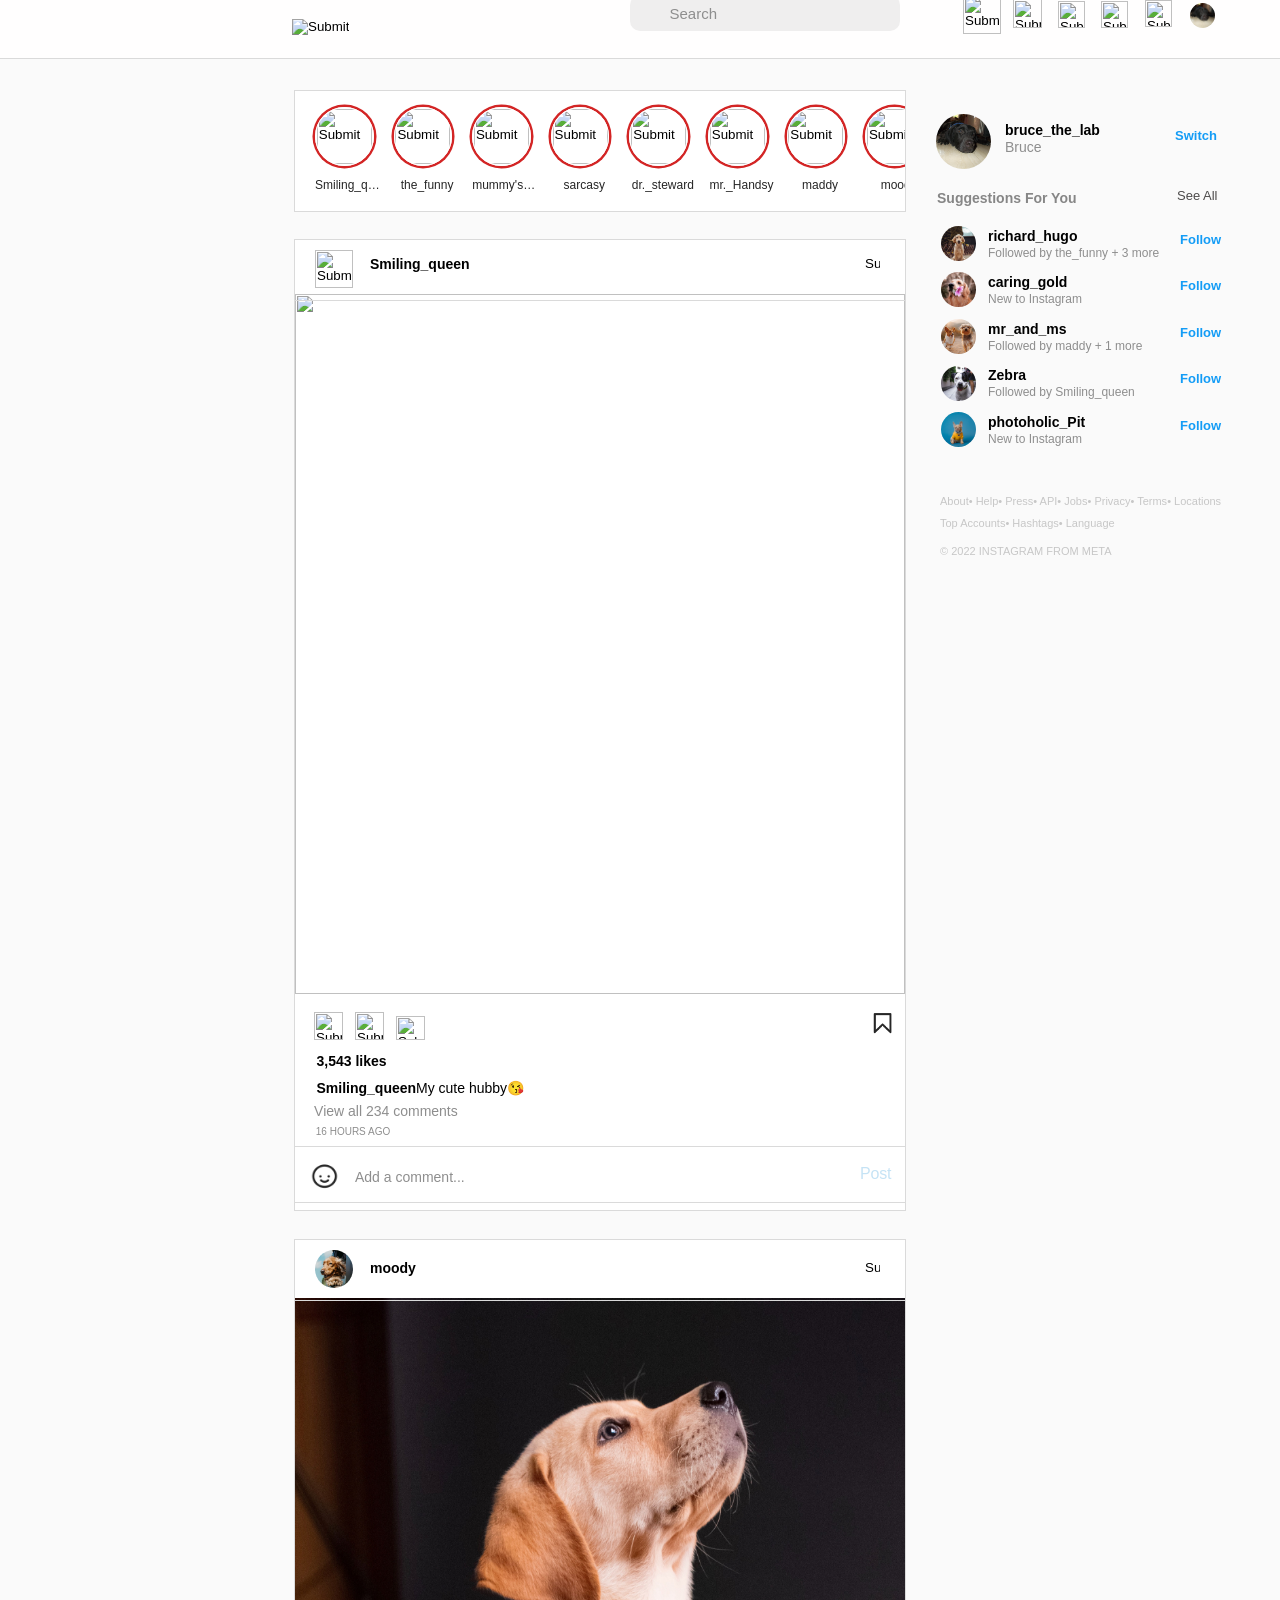
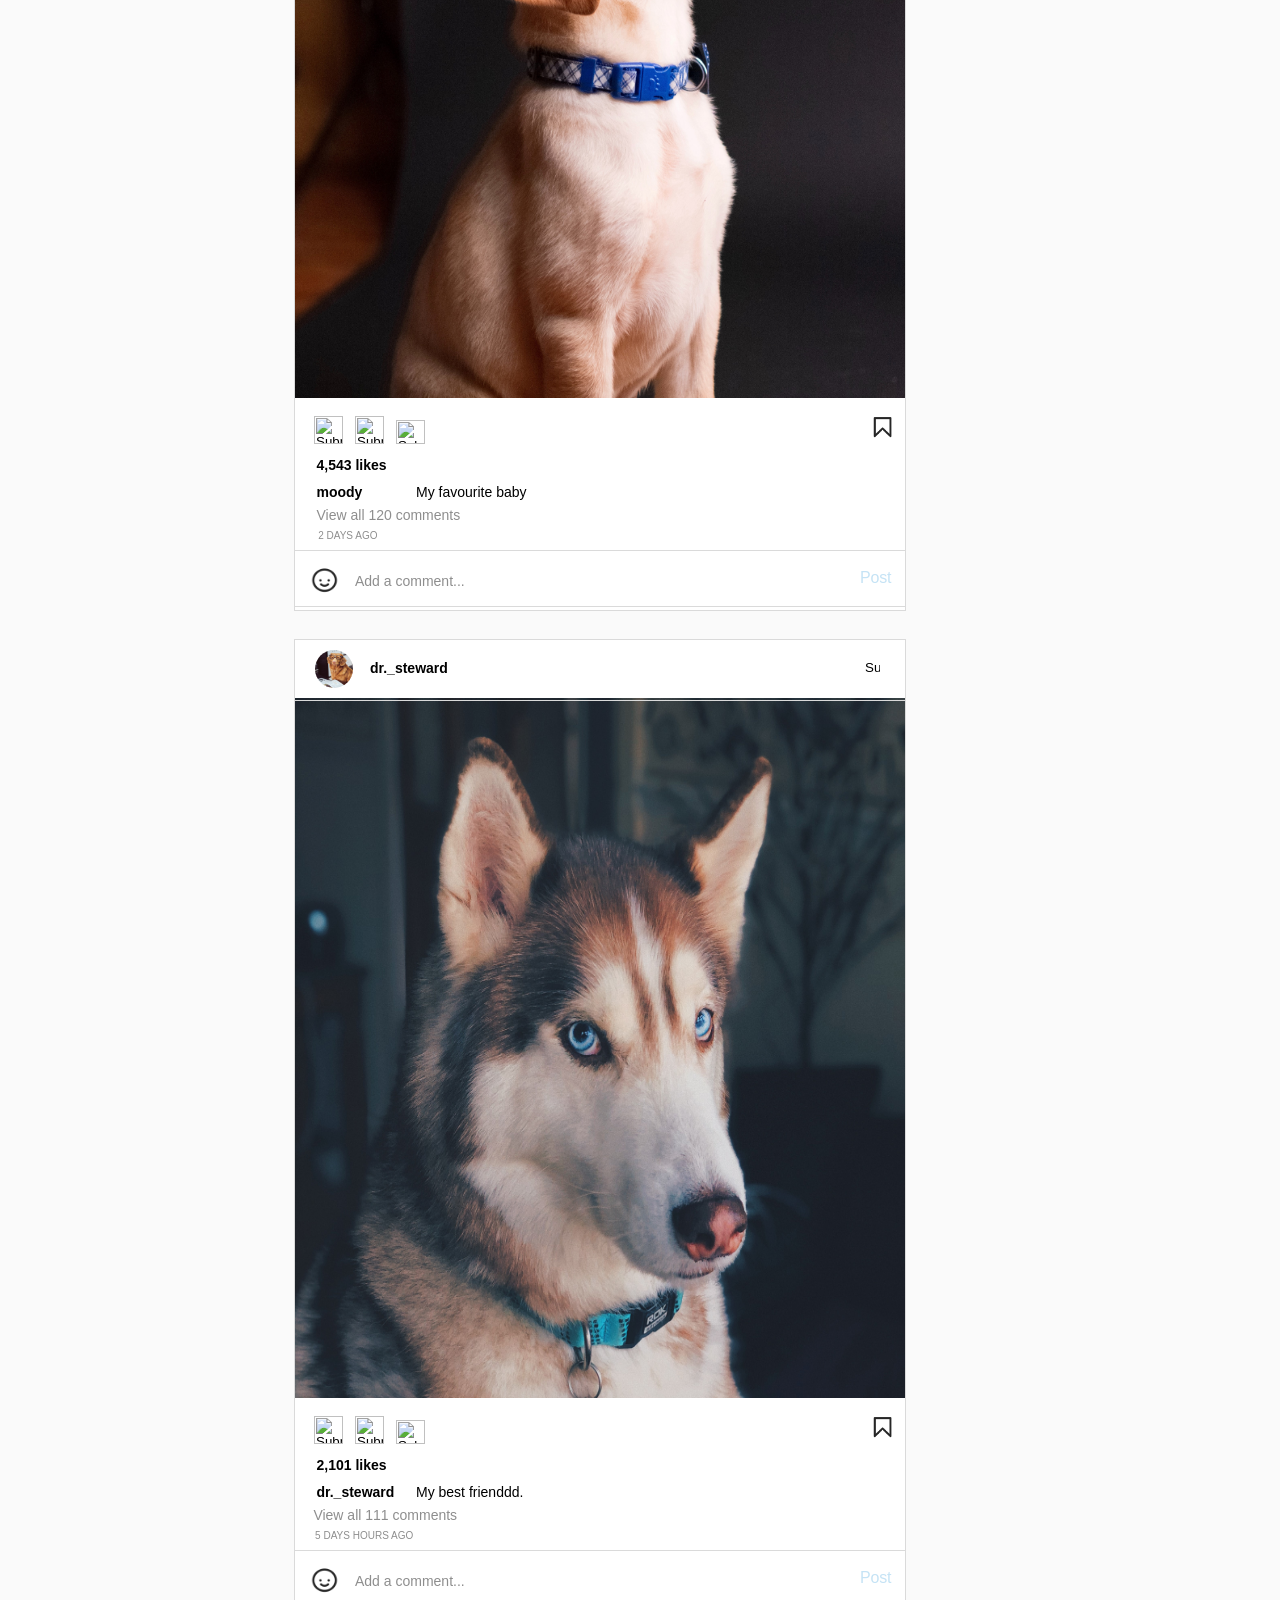
==== index.html @ a192e767 "first commit" ====
<!DOCTYPE html>
<html lang="en">
<head>
    <link href="main.css" type="text/css" rel="stylesheet">
    <meta charset="UTF-8">
    <meta http-equiv="X-UA-Compatible" content="IE=edge">
    <meta name="viewport" content="width=device-width, initial-scale=1.0">
    <title>Instagram</title>
    <link rel="icon" href="../instagram/logo insta.png" target="_blank" type="image/x-icon">
</head>

<body>
    <div id="header">
        <input type="image" src="https://www.instagram.com/static/images/web/mobile_nav_type_logo.png/735145cfe0a4.png" id="logo">
        <div class="wrapper">
            <img src="../instagram/icons8-search-64.png" id="icon1"/>
          <input type="search" id="search" placeholder="         Search" >
        </div>
        <div class="icons">
            <input type="image" id="icon2" src="../instagram/home.png"/>
        </div>
        <div class="icons"> 
            <input type="image" id="icon3" src="../instagram/messenger.png"/>
        </div>
        <div class="icons"> 
            <input type="image" id="icon4" src="../instagram/add.png"/>
        </div>
        <div class="icons"> 
            <input type="image" id="icon5" src="../instagram/explore.png"/>
        </div>
        <div class="icons"> 
            <input type="image" id="icon6" src="../instagram/favorite.png"/>
        </div>
        <div class="icons"> 
            <input type="image" id="icon7" src="./bruce.jpg" style="border-radius:50%;"/>
        </div>
    </div>
    <div id="body">
<div id="story">
    <ul>
        <li>
            <div class="storyicons">
           <input class="storyimages" type="image" src="../instagram/smiling queen.jpg"> 
        </div>
        <span class="usertext">Smiling_queen</span>
        </li>
        <li>
            <div class="storyicons">
           <input class="storyimages"type="image" src="../instagram/the funny.jpg"> 
        </div>
        <span class="usertext">the_funny</span>
        </li>
        <li>
            <div class="storyicons">
           <input class="storyimages"type="image" src="../instagram/mummy's dudu.jpg"> 
        </div>
        <span class="usertext">mummy's_dudu</span>
        </li>
        <li>
            <div class="storyicons">
           <input class="storyimages"type="image" src="../instagram/sarcasy.jpg"> 
        </div>
        <span class="usertext">sarcasy</span>
        </li>
        <li>
            <div class="storyicons">
           <input class="storyimages"type="image" src="../instagram/dr. steward.jpg"> 
        </div>
        <span class="usertext">dr._steward</span>
        </li>
        <li>
            <div class="storyicons">
           <input class="storyimages"type="image" src="../instagram/mr. handsy.jpg"> 
        </div>
        <span class="usertext">mr._Handsy</span>
        </li>
        <li>
            <div class="storyicons">
           <input class="storyimages"type="image" src="../instagram/maddy.jpg"> 
        </div>
        <span class="usertext">maddy</span>
        </li>
        <li>
            <div class="storyicons">
           <input class="storyimages" type="image" src="../instagram/moody.jpg"> 
        </div>
        <span class="usertext">moody</span>
        </li>
        <li>
            <div class="storyicons">
           <input class="storyimages" type="image" src="../instagram/i luv everyone.jpg"> 
        </div>
        <span class="usertext">i_luv_evryone</span>
        </li>
        <li>
            <div class="storyicons">
           <input class="storyimages" type="image" src="../instagram/sleepy.jpg"> 
        </div>
        <span class="usertext">sleepy</span>
        </li>
    </ul>
</div>
<div id="feed1">
<div class="feedhead">
    <div >
        <input class="feeddp" type="image" src="../instagram/smiling queen.jpg">
    </div>
    <div class="feedname">
        <p class="username">Smiling_queen</p>
    </div>
    <div >
        <input class="menubutton" type="image" src="../instagram/menu button.png">
    </div>
    <div>
        <img class="feedpic" src="../instagram/sq hubby.jpg">
    </div>
    <div class="feedfooter">
        <div >
            <input class="feedicon1"type="image" src="../instagram/favorite1.png">
            <input class="feedicon1"type="image" src="../instagram/comment1.png">
            <input class="feedicon1"type="image" src="../instagram/save2.png" style="height: 24px;">
        </div>
        <div >
            <input class="feedicon2" type="image" src="./save1.png">
        </div>
        <div class="feedlikes">
            <p class="username likes">3,543 likes</p>
        </div>
        <div class="feedfootername">
            <p class="username footername">Smiling_queen</p>
        </div>
        <div class="userinput">
            <p class="userinput1">My cute hubby😘</p>
        </div>
        <div class="commentlist">
            <p >View all 234 comments</p>
        </div>
        <div class="commentlist3">
            <p>16 HOURS AGO</p>
        </div>
    </div>
    <div class="commentsection">
            <div>
                <input class="feedicon1 emoji1"type="image" src="./emoji.png" >
            </div>
            <div>
                <input class="search1" type="search" placeholder="Add a comment...">
            </div>
            <div>
                <p class="post">Post</p>
            </div>
    </div>
</div>
</div>
<div id="feed2">
    <div class="feedhead">
        <div >
            <input class="feeddp" type="image" src="./moody.jpg">
        </div>
        <div class="feedname">
            <p class="username">moody</p>
        </div>
        <div >
            <input class="menubutton" type="image" src="../instagram/menu button.png">
        </div>
        <div>
            <img class="feedpic" src="./my child.jpg">
        </div>
        <div class="feedfooter">
            <div >
                <input class="feedicon1"type="image" src="../instagram/favorite1.png">
                <input class="feedicon1"type="image" src="../instagram/comment1.png">
                <input class="feedicon1"type="image" src="../instagram/save2.png" style="height: 24px;">
            </div>
            <div >
                <input class="feedicon2" type="image" src="./save1.png">
            </div>
            <div class="feedlikes">
                <p class="username likes">4,543 likes</p>
            </div>
            <div class="feedfootername">
                <p class="username footername">moody</p>
            </div>
            <div class="userinput">
                <p class="userinput1">My favourite baby</p>
            </div>
            <div class="commentlist">
                <p >View all 120 comments</p>
            </div>
            <div class="commentlist3">
                <p>2 DAYS AGO</p>
            </div>
        </div>
        <div class="commentsection">
                <div>
                    <input class="feedicon1 emoji1"type="image" src="./emoji.png" >
                </div>
                <div>
                    <input class="search1" type="search" placeholder="Add a comment...">
                </div>
                <div>
                    <p class="post">Post</p>
                </div>
        </div>
    </div>
    </div>
    <div id="feed3">
        <div class="feedhead">
            <div >
                <input class="feeddp" type="image" src="./dr. steward.jpg">
            </div>
            <div class="feedname">
                <p class="username">dr._steward</p>
            </div>
            <div >
                <input class="menubutton" type="image" src="../instagram/menu button.png">
            </div>
            <div>
                <img class="feedpic" src="./my friend.jpg">
            </div>
            <div class="feedfooter">
                <div >
                    <input class="feedicon1"type="image" src="../instagram/favorite1.png">
                    <input class="feedicon1"type="image" src="../instagram/comment1.png">
                    <input class="feedicon1"type="image" src="../instagram/save2.png" style="height: 24px;">
                </div>
                <div >
                    <input class="feedicon2" type="image" src="./save1.png">
                </div>
                <div class="feedlikes">
                    <p class="username likes">2,101 likes</p>
                </div>
                <div class="feedfootername">
                    <p class="username footername">dr._steward</p>
                </div>
                <div class="userinput">
                    <p class="userinput1">My best frienddd.</p>
                </div>
                <div class="commentlist">
                    <p >View all 111 comments</p>
                </div>
                <div class="commentlist3">
                    <p>5 DAYS HOURS AGO</p>
                </div>
            </div>
            <div class="commentsection">
                    <div>
                        <input class="feedicon1 emoji1"type="image" src="./emoji.png" >
                    </div>
                    <div>
                        <input class="search1" type="search" placeholder="Add a comment...">
                    </div>
                    <div>
                        <p class="post">Post</p>
                    </div>
            </div>
        </div>
        </div>
    </div>
    <div id="account">
    <div class="account1">
        <input class="storyimages new" type="image" src="./bruce.jpg">
        <p class="new1 username">bruce_the_lab</p>
        <p class="new2 commentlist">Bruce</p>
        <p class="switch">Switch</p>
    </div>
    <div>
        <p class="new3 commentlist">Suggestions For You</p>
        <p class="new4">See All</p>
    </div>
    </div>
    <div class="suggestion">
        <div class="suglist">
        <input class="storyimages new5" type="image" src="./richard hugo.jpg">
        <p class="sug username">richard_hugo</p> <br>
        <p class="sug1 commentlist">Followed by the_funny  + 3 more</p>
        <p class="switch">Follow</p>
     </div>
     <div class="suglist">
        <input class="storyimages new5" type="image" src="./caring_gold.jpg">
        <p class="sug username">caring_gold</p> <br>
        <p class="sug1 commentlist">New to Instagram</p>
        <p class="switch">Follow</p>
     </div>
     <div class="suglist">
        <input class="storyimages new5" type="image" src="./mr_and_ms.jpg">
        <p class="sug username">mr_and_ms</p> <br>
        <p class="sug1 commentlist">Followed by maddy  + 1 more</p>
        <p class="switch">Follow</p>
     </div>
     <div class="suglist">
        <input class="storyimages new5" type="image" src="./zebra.jpg">
        <p class="sug username">Zebra</p> <br>
        <p class="sug1 commentlist">Followed by Smiling_queen</p>
        <p class="switch">Follow</p>
     </div>
     <div class="suglist">
        <input class="storyimages new5" type="image" src="./photoholic_pit.jpg">
        <p class="sug username">photoholic_Pit</p> <br>
        <p class="sug1 commentlist">New to Instagram</p>
        <p class="switch">Follow</p>
     </div>
    </div>
    <div class="about">
            <p class="about1">About</p>
            <p class="about1"> • Help</p>
            <p class="about1"> • Press</p>
            <p class="about1"> • API</p>
            <p class="about1"> • Jobs</p>
            <p class="about1"> • Privacy</p>
            <p class="about1"> • Terms</p>
            <p class="about1"> • Locations</p>
            <p class="about1">Top Accounts</p>
            <p class="about1"> • Hashtags</p>
            <p class="about1"> • Language</p>
    </div>
    <div class="copyright">
        <p class="copyright1 about1">© 2022 INSTAGRAM FROM META</p>
    </div>
</body>
</html>
---- main.css ----
#header{
    position:fixed;
    z-index: 1;
width: 100%;
height: 58px;
    background-color: rgb(255, 254, 254);
 outline-style: solid;
 outline-color: rgb(218, 218, 218);
 outline-width: 0.1px;
 
}

#body{
    background: rgb(250,250,250);
    width: 100%;
   
}
body{
    padding: 0px;
    margin: 0px;
    background: #fafafa;
}
#logo{
    margin-left: 292px;
    margin-top: 19px;
}
#search{
    margin-left: 630px;
    float: left;
    margin-top: -40px;
    background: rgb(239, 238, 238);
    width: 270px;
    height: 36px;
    outline: none;
    border: none;
    border-radius: 10px;
    font-family:  apple-system,BlinkMacSystemFont,"Segoe UI",Roboto,Helvetica,Arial,sans-serif;
    font-size: 15px;
}
::placeholder{
    color: #8e8e8e;
    font-family: -apple-system,BlinkMacSystemFont,"Segoe UI",Roboto,Helvetica,Arial,sans-serif ;
}

#wrapper{
    display: flex;
    position: relative;
}

#icon1 {
    position: absolute;
    top: 22px;
    left: 645px;
    width: 16px;
    height: 16px;
  }

  .icons{
     margin-left: 1000px;
     margin-top: -40px;
  }
  #icon2{
      margin-left: -37px;
      width: 38px;
      height: 39px;
  }
#icon3{
    margin-left: 13px;
    margin-top: 1px;
    width: 29px;
    height: 29px;
}
#icon4{
    margin-left: 58px;
    margin-top: 9px;
    width: 27px;
    height: 27px;
}
#icon5{
    margin-left: 101px;
    margin-top: 9px;
    width: 27px;
    height: 27px;
}
#icon6{
    margin-left: 145px;
    margin-top: 8px;
    width: 27px;
    height: 27px;
}
#icon7{
    margin-left: 190px;
    margin-top: 12px;
    width: 25px;
    height: 25px;
}
#story{
    margin-left: 295px;
    position: absolute;
    margin-top: 91px;
 width: 610px;
 height: 120px;
 background: rgb(255, 255, 255);
overflow:hidden;
outline-style: solid;
outline-color: rgb(218, 218, 218);
outline-width: 0.1px;

}

#story ul{
list-style-type:none;
display: flex;
overflow: scroll;
-webkit-overflow-scrolling: touch;
}
#story ul::-webkit-scrollbar{
    display:none;
}
.storyicons{
    padding: 10px;
    display:flex;
    border-radius: 50%;
}
.usertext{
   text-overflow: ellipsis;
 font-size: 12px;
 overflow: hidden;
 max-width: 67px;
 color: rgba(var(--i1d,38,38,38),1);
 text-align:center;
 padding-inline-start: 10px;
 padding-top: 1px;
 display: block;
 font-family: -apple-system,BlinkMacSystemFont,"Segoe UI",Roboto,Helvetica,Arial,sans-serif;
 line-height: 16px;
 white-space: nowrap;
}
.storyimages{
    padding: .8px;
    display: flex;
    width: 55px;
    height: 55px;
    border-radius: 50%;
    position: relative;
border: 1px solid #fff;
box-shadow: 0 0 0 2.5px rgb(211, 37, 37);

}

ul{
    padding-inline-start: 10px;
    margin-top: 6px;
}
#feed1{
    background: rgb(255, 255, 255);
    outline-style: solid;
outline-color: rgb(218, 218, 218);
outline-width: 0.1px;
width: 610px;
height: 970px;
margin-left: 295px;
    position: absolute;
    margin-top: 240px;
}
#feed2{
    background: rgb(255, 255, 255);
    outline-style: solid;
outline-color: rgb(218, 218, 218);
outline-width: 0.1px;
width: 610px;
height: 970px;
margin-left: 295px;
    position: absolute;
    margin-top: 1240px;
}
#feed3{
    background: rgb(255, 255, 255);
    outline-style: solid;
outline-color: rgb(218, 218, 218);
outline-width: 0.1px;
width: 610px;
height: 970px;
margin-left: 295px;
    position: absolute;
    margin-top: 2240px;
}
.feedhead{
    height: 60px;
    outline-style: solid;
    outline-color: rgb(218, 218, 218);
    outline-width: 0.1px;
}
.feeddp{
    width:38px;
    height: 38px;
    border-radius: 50%;
    padding: 10px;
    margin-left: 10px;
}
.feedname{
  display: flex;
  margin-top: -56px;
  margin-left: 75px;


}
.username{
    font-size: 14px;
    font-weight: 600;
    font-family: -apple-system,BlinkMacSystemFont,"Segoe UI",Roboto,Helvetica,Arial,sans-serif ;
}
.menubutton{
    width: 15px;
    height: 15px;
    margin-left: 570px;
    display: flex;
    margin-top: -30px;
}
.feedpic{
    display: flex;
    width: 100%;
    height: 700px;
    margin-top: 23px;
}

.feedfooter{
    display: flex;
    margin-top: 14px;
    padding-left: 15px;
}
.feedicon1{
    padding: 4px;
    width:29px;
    height: 28px;
}
.feedicon2{
    padding-left: 440px;
    padding-top: 2px;
    width:27px;
    height: 27px;
}
.likes{
    display: flex;
    margin-left: -579.5px;
    margin-top: 45px;
}
.footername{
    display: flex;
    margin-left: -579.5px;
    margin-top: 72px;
}
.userinput{
    display: flex;
    margin-left: -480px;
    margin-top: 58px;
}
.userinput1{
    font-family: -apple-system,BlinkMacSystemFont,"Segoe UI",Roboto,Helvetica,Arial,sans-serif;
font-size: 14px;
}
.commentlist{
    display: flex;
    margin-left: -210px;
    font-size: 14px;
    margin-top: 80px;
    color: #8e8e8e;
    line-height: 18px;
    font-family: -apple-system,BlinkMacSystemFont,"Segoe UI",Roboto,Helvetica,Arial,sans-serif;
}
.commentlist3{
    display: flex;
    margin-left: -142px;
    margin-top: 108px;
    font-size: 10px;
    color: #8e8e8e;
    font-family: -apple-system,BlinkMacSystemFont,"Segoe UI",Roboto,Helvetica,Arial,sans-serif;
}
.commentsection{
    height: 55px;
    width: 610px;
    outline-style: solid;
    outline-color: rgb(218, 218, 218);
    outline-width: 0.1px; 
}
.emoji1{
    padding-left: 15px;
    margin-top: 10px;
    width: 30px;
    height: 30px;
}
.search1{
    border: none;
    outline: none;
    display: flex;
    padding-top: 20px;
    line-height: 18px;
    width: 510px;
    clear:none;
    padding-left: 20px;
    margin-left: 40px;
 font-size: 14px;
    margin-top: -51px;
}
.search1::-webkit-search-cancel-button{
    display: none;
}
.post{
    display: flex;
    margin-top: -22px;
    letter-spacing: -.2px;
    line-height: 18px;
    margin-left: 565px;
    font-size: 16px;
    color: #c5e3f5;
    font-style: bold;
    font-family: -apple-system,BlinkMacSystemFont,"Segoe UI",Roboto,Helvetica,Arial,sans-serif;
}
#account{
    background:transparent;
    width: 300px;
    height: 125px;
    margin-left: 935px;
    position: fixed;
    margin-top: 93px;
}
.new{
    border: none;
    box-shadow: none;
    margin-top: 18px;
}
.new1{
    display: flex;
    margin-top: -48px;
    margin-left: 70px;
}
.new2{
    display: flex;
    margin-top: -14px;
    margin-left: 70px;
}
.switch{
    display: flex;
    color: #139CF6;
    margin-top: -42px;
    margin-left: 240px;
    font-weight: 600;
    font-size: 13px;
    font-family: -apple-system,BlinkMacSystemFont,"Segoe UI",Roboto,Helvetica,Arial,sans-serif;
}
.new3{
    display: flex;
    font-style: bold;
    font-weight: 600;
    margin-left: 2px;
    margin-top: 46px ;
    color: #868686;
}
.new4{
    display: flex;
    font-size: 13px;
    font-style: bold;
    font-weight: 500;
    margin-left: 242px;
    margin-top: -33px;
    color: #4d4b4b;
    font-family: -apple-system,BlinkMacSystemFont,"Segoe UI",Roboto,Helvetica,Arial,sans-serif;
}
.sug{
    margin-top: -34px;
    margin-left: 48px;
}
.sug1{
    font-size: 12px;
    display: flex;
    overflow: hidden;
    margin-top: -32px;
    margin-left: 48px;
  
}
.account1{
    margin-top: 20px;
}
.suggestion{
    margin-left: 940px;
    position: fixed;
    margin-top: 200px;
    width: 300px;
    height: 300px;
    background: transparent;
}
.new5{
    border: none;
    box-shadow: none;
    margin-top: 25px;
    width: 35px;
    height: 35px;
}
.about{
    background: transparent;
    height: 200px;
    width: 300px;
    position: fixed;
    margin-left: 940px;
    margin-top: 490px;
}
.about1{
    float: left;
    color: rgba(var(--edc,199,199,199),1);
    font-size: 11px;
    font-weight: 400;
    line-height: 0px;
    text-transform: none;
    font-family: -apple-system,BlinkMacSystemFont,"Segoe UI",Roboto,Helvetica,Arial,sans-serif;
}
.copyright{
    background: transparent;
    width: 300px;
    height: 100px;
    position: fixed;
    margin-left: 940px;
    margin-top: 540px;
}
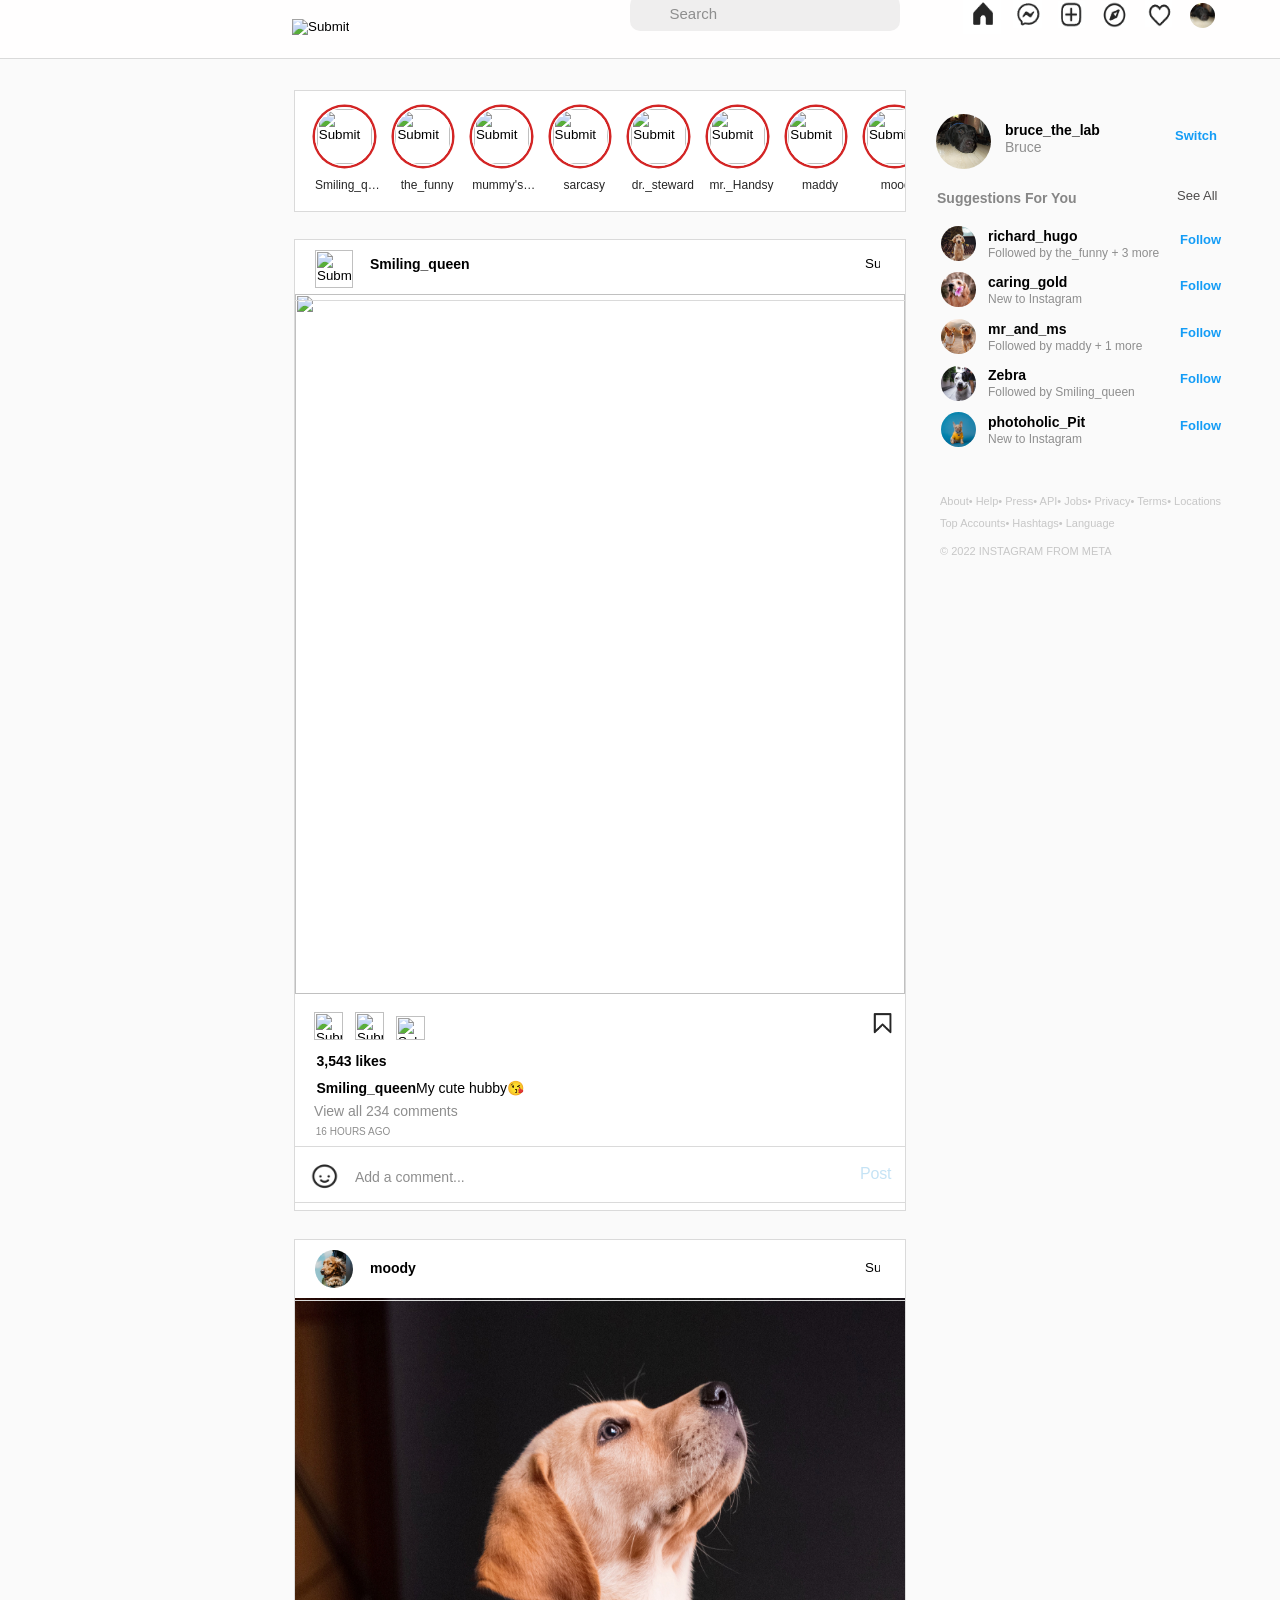
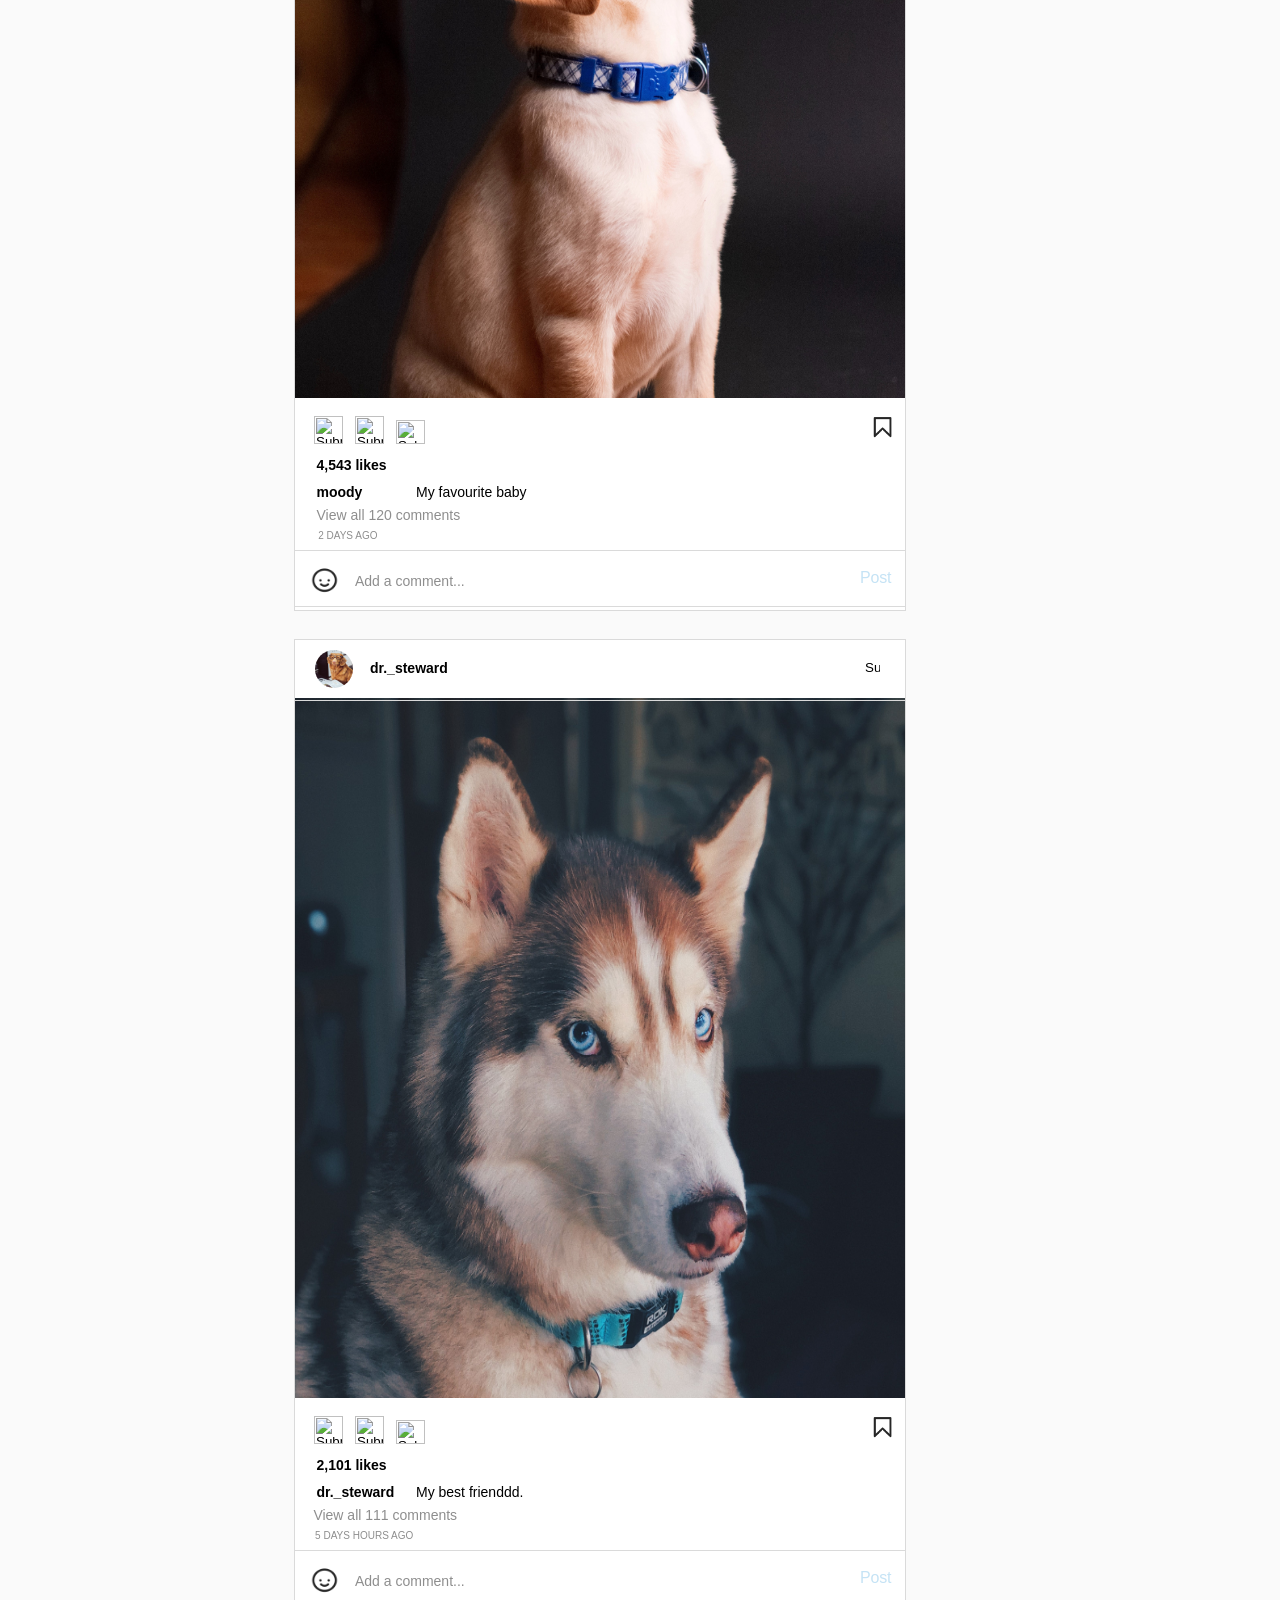
==== commit fb0ce77b: "first commit" ====
--- a/index.html
+++ b/index.html
@@ -6,7 +6,7 @@
     <meta http-equiv="X-UA-Compatible" content="IE=edge">
     <meta name="viewport" content="width=device-width, initial-scale=1.0">
     <title>Instagram</title>
-    <link rel="icon" href="../instagram/logo insta.png" target="_blank" type="image/x-icon">
+    <link rel="icon" href="/logo-instagram-png-13547.png" target="_blank" type="image/x-icon">
 </head>
 
 <body>
@@ -17,19 +17,19 @@
           <input type="search" id="search" placeholder="         Search" >
         </div>
         <div class="icons">
-            <input type="image" id="icon2" src="../instagram/home.png"/>
-        </div>
-        <div class="icons"> 
-            <input type="image" id="icon3" src="../instagram/messenger.png"/>
-        </div>
-        <div class="icons"> 
-            <input type="image" id="icon4" src="../instagram/add.png"/>
-        </div>
-        <div class="icons"> 
-            <input type="image" id="icon5" src="../instagram/explore.png"/>
-        </div>
-        <div class="icons"> 
-            <input type="image" id="icon6" src="../instagram/favorite.png"/>
+            <input type="image" id="icon2" src="home.png"/>
+        </div>
+        <div class="icons"> 
+            <input type="image" id="icon3" src="./messenger.png"/>
+        </div>
+        <div class="icons"> 
+            <input type="image" id="icon4" src="./add.png"/>
+        </div>
+        <div class="icons"> 
+            <input type="image" id="icon5" src="./explore.png"/>
+        </div>
+        <div class="icons"> 
+            <input type="image" id="icon6" src="/favorite.png"/>
         </div>
         <div class="icons"> 
             <input type="image" id="icon7" src="./bruce.jpg" style="border-radius:50%;"/>
@@ -40,61 +40,61 @@
     <ul>
         <li>
             <div class="storyicons">
-           <input class="storyimages" type="image" src="../instagram/smiling queen.jpg"> 
+           <input class="storyimages" type="image" src="./instagram/smiling queen.jpg"> 
         </div>
         <span class="usertext">Smiling_queen</span>
         </li>
         <li>
             <div class="storyicons">
-           <input class="storyimages"type="image" src="../instagram/the funny.jpg"> 
+           <input class="storyimages"type="image" src="./instagram/the funny.jpg"> 
         </div>
         <span class="usertext">the_funny</span>
         </li>
         <li>
             <div class="storyicons">
-           <input class="storyimages"type="image" src="../instagram/mummy's dudu.jpg"> 
+           <input class="storyimages"type="image" src="./instagram/mummy's dudu.jpg"> 
         </div>
         <span class="usertext">mummy's_dudu</span>
         </li>
         <li>
             <div class="storyicons">
-           <input class="storyimages"type="image" src="../instagram/sarcasy.jpg"> 
+           <input class="storyimages"type="image" src="./instagram/sarcasy.jpg"> 
         </div>
         <span class="usertext">sarcasy</span>
         </li>
         <li>
             <div class="storyicons">
-           <input class="storyimages"type="image" src="../instagram/dr. steward.jpg"> 
+           <input class="storyimages"type="image" src="./instagram/dr. steward.jpg"> 
         </div>
         <span class="usertext">dr._steward</span>
         </li>
         <li>
             <div class="storyicons">
-           <input class="storyimages"type="image" src="../instagram/mr. handsy.jpg"> 
+           <input class="storyimages"type="image" src="./instagram/mr. handsy.jpg"> 
         </div>
         <span class="usertext">mr._Handsy</span>
         </li>
         <li>
             <div class="storyicons">
-           <input class="storyimages"type="image" src="../instagram/maddy.jpg"> 
+           <input class="storyimages"type="image" src="./instagram/maddy.jpg"> 
         </div>
         <span class="usertext">maddy</span>
         </li>
         <li>
             <div class="storyicons">
-           <input class="storyimages" type="image" src="../instagram/moody.jpg"> 
+           <input class="storyimages" type="image" src="./instagram/moody.jpg"> 
         </div>
         <span class="usertext">moody</span>
         </li>
         <li>
             <div class="storyicons">
-           <input class="storyimages" type="image" src="../instagram/i luv everyone.jpg"> 
+           <input class="storyimages" type="image" src="./instagram/i luv everyone.jpg"> 
         </div>
         <span class="usertext">i_luv_evryone</span>
         </li>
         <li>
             <div class="storyicons">
-           <input class="storyimages" type="image" src="../instagram/sleepy.jpg"> 
+           <input class="storyimages" type="image" src="./instagram/sleepy.jpg"> 
         </div>
         <span class="usertext">sleepy</span>
         </li>
@@ -103,22 +103,22 @@
 <div id="feed1">
 <div class="feedhead">
     <div >
-        <input class="feeddp" type="image" src="../instagram/smiling queen.jpg">
+        <input class="feeddp" type="image" src="./instagram/smiling queen.jpg">
     </div>
     <div class="feedname">
         <p class="username">Smiling_queen</p>
     </div>
     <div >
-        <input class="menubutton" type="image" src="../instagram/menu button.png">
+        <input class="menubutton" type="image" src="./instagram/menu button.png">
     </div>
     <div>
         <img class="feedpic" src="../instagram/sq hubby.jpg">
     </div>
     <div class="feedfooter">
         <div >
-            <input class="feedicon1"type="image" src="../instagram/favorite1.png">
-            <input class="feedicon1"type="image" src="../instagram/comment1.png">
-            <input class="feedicon1"type="image" src="../instagram/save2.png" style="height: 24px;">
+            <input class="feedicon1"type="image" src="./instagram/favorite1.png">
+            <input class="feedicon1"type="image" src="./instagram/comment1.png">
+            <input class="feedicon1"type="image" src="./instagram/save2.png" style="height: 24px;">
         </div>
         <div >
             <input class="feedicon2" type="image" src="./save1.png">
@@ -161,16 +161,16 @@
             <p class="username">moody</p>
         </div>
         <div >
-            <input class="menubutton" type="image" src="../instagram/menu button.png">
+            <input class="menubutton" type="image" src="./instagram/menu button.png">
         </div>
         <div>
             <img class="feedpic" src="./my child.jpg">
         </div>
         <div class="feedfooter">
             <div >
-                <input class="feedicon1"type="image" src="../instagram/favorite1.png">
-                <input class="feedicon1"type="image" src="../instagram/comment1.png">
-                <input class="feedicon1"type="image" src="../instagram/save2.png" style="height: 24px;">
+                <input class="feedicon1"type="image" src="./instagram/favorite1.png">
+                <input class="feedicon1"type="image" src="./instagram/comment1.png">
+                <input class="feedicon1"type="image" src="./instagram/save2.png" style="height: 24px;">
             </div>
             <div >
                 <input class="feedicon2" type="image" src="./save1.png">
@@ -213,16 +213,16 @@
                 <p class="username">dr._steward</p>
             </div>
             <div >
-                <input class="menubutton" type="image" src="../instagram/menu button.png">
+                <input class="menubutton" type="image" src="./instagram/menu button.png">
             </div>
             <div>
                 <img class="feedpic" src="./my friend.jpg">
             </div>
             <div class="feedfooter">
                 <div >
-                    <input class="feedicon1"type="image" src="../instagram/favorite1.png">
-                    <input class="feedicon1"type="image" src="../instagram/comment1.png">
-                    <input class="feedicon1"type="image" src="../instagram/save2.png" style="height: 24px;">
+                    <input class="feedicon1"type="image" src="./instagram/favorite1.png">
+                    <input class="feedicon1"type="image" src="./instagram/comment1.png">
+                    <input class="feedicon1"type="image" src="./instagram/save2.png" style="height: 24px;">
                 </div>
                 <div >
                     <input class="feedicon2" type="image" src="./save1.png">
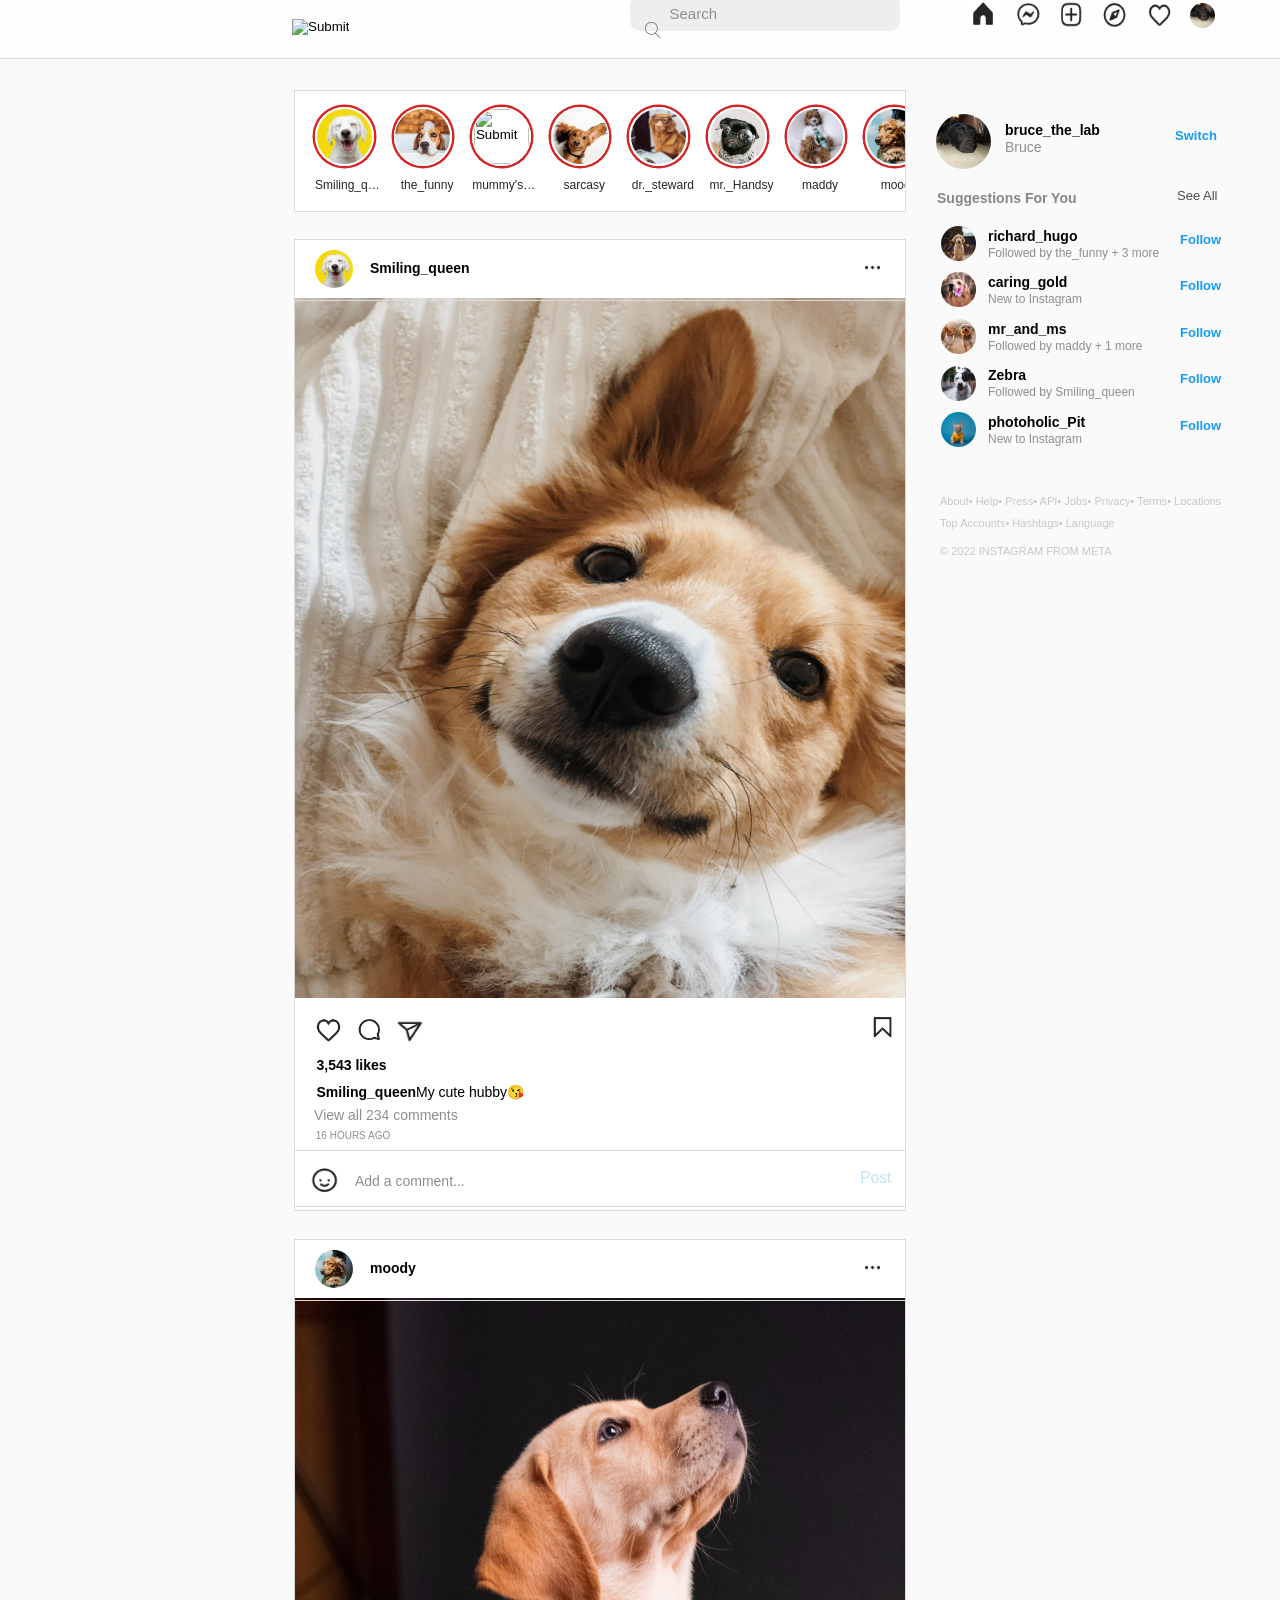
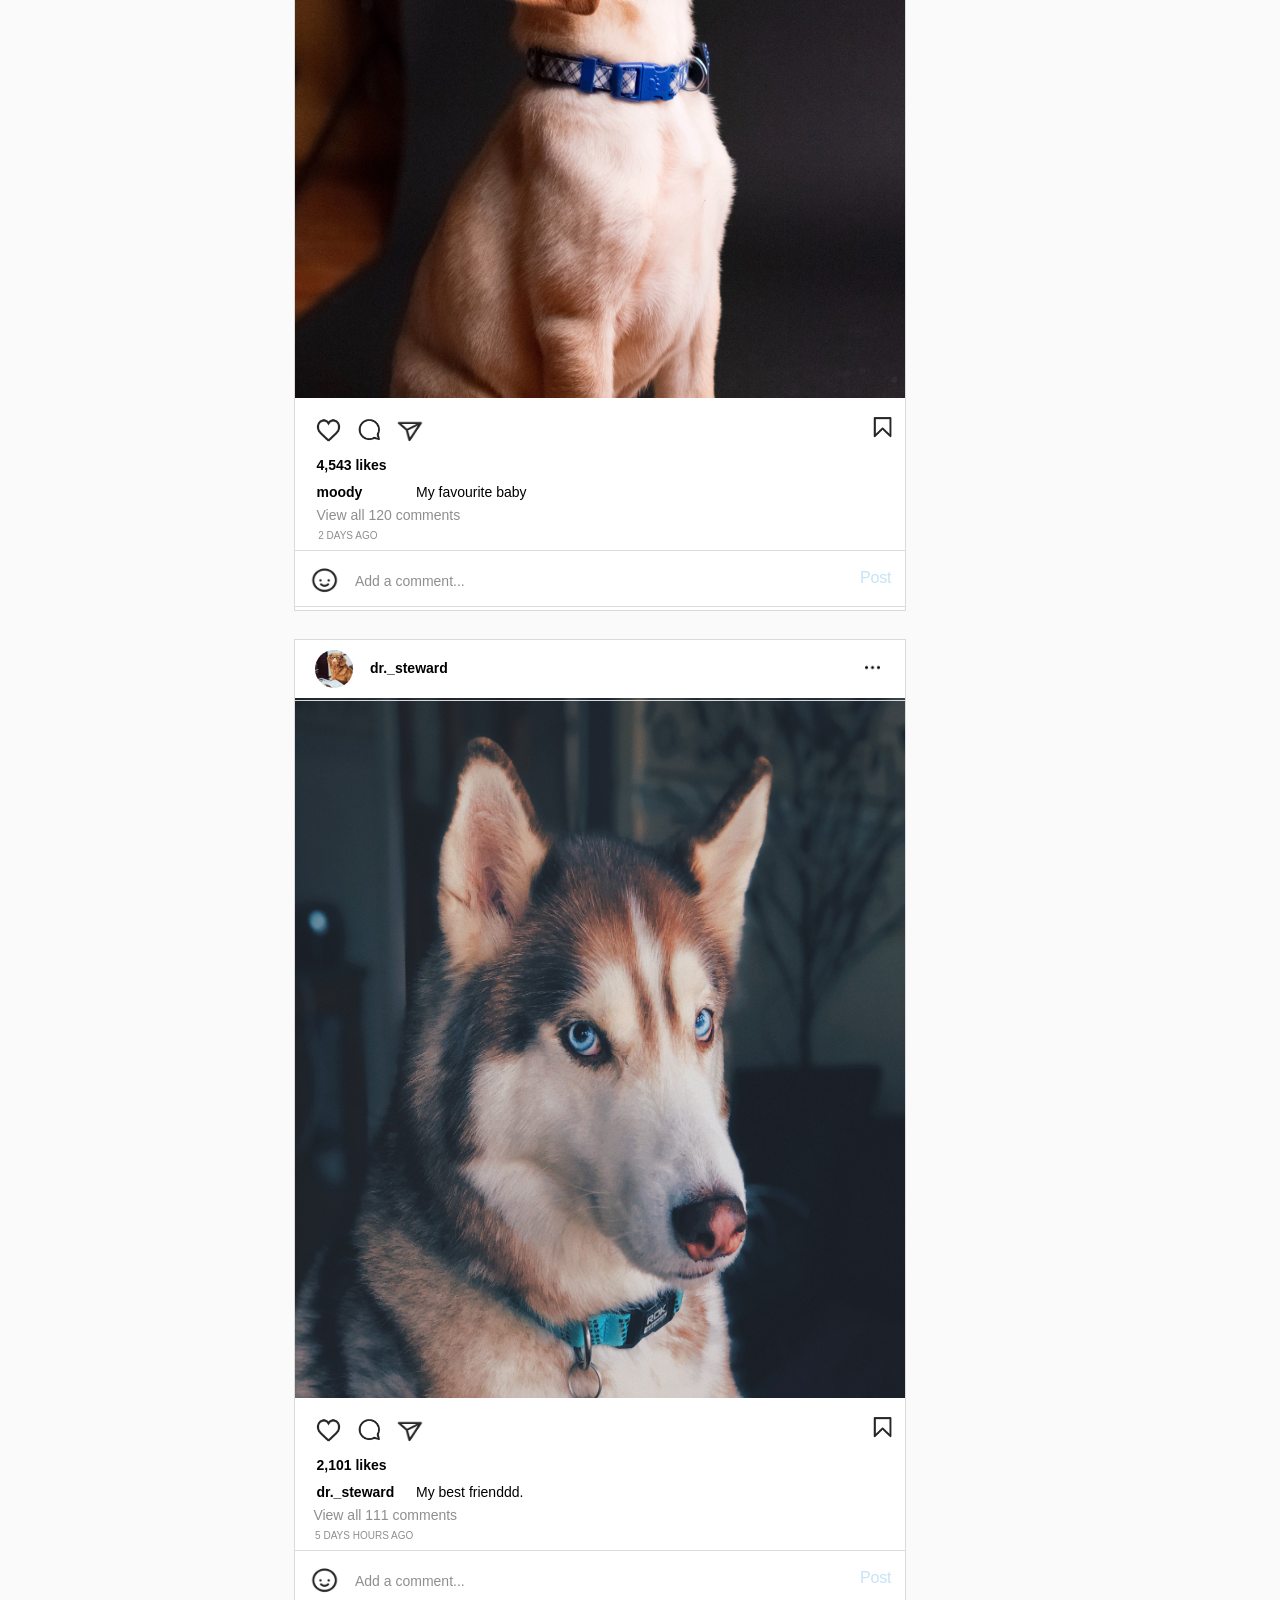
==== commit 2bb878c4: "first commit" ====
--- a/index.html
+++ b/index.html
@@ -6,18 +6,18 @@
     <meta http-equiv="X-UA-Compatible" content="IE=edge">
     <meta name="viewport" content="width=device-width, initial-scale=1.0">
     <title>Instagram</title>
-    <link rel="icon" href="/logo-instagram-png-13547.png" target="_blank" type="image/x-icon">
+    <link rel="icon" href="./logo-instagram-png-13547.png" type="image/x-icon">
 </head>
 
 <body>
     <div id="header">
         <input type="image" src="https://www.instagram.com/static/images/web/mobile_nav_type_logo.png/735145cfe0a4.png" id="logo">
         <div class="wrapper">
-            <img src="../instagram/icons8-search-64.png" id="icon1"/>
+            <img src="icons8-search-64.png" id="icon1"/>
           <input type="search" id="search" placeholder="         Search" >
         </div>
         <div class="icons">
-            <input type="image" id="icon2" src="home.png"/>
+            <input type="image" id="icon2" src="./home.png"/>
         </div>
         <div class="icons"> 
             <input type="image" id="icon3" src="./messenger.png"/>
@@ -29,7 +29,7 @@
             <input type="image" id="icon5" src="./explore.png"/>
         </div>
         <div class="icons"> 
-            <input type="image" id="icon6" src="/favorite.png"/>
+            <input type="image" id="icon6" src="./favorite.png"/>
         </div>
         <div class="icons"> 
             <input type="image" id="icon7" src="./bruce.jpg" style="border-radius:50%;"/>
@@ -40,61 +40,61 @@
     <ul>
         <li>
             <div class="storyicons">
-           <input class="storyimages" type="image" src="./instagram/smiling queen.jpg"> 
+           <input class="storyimages" type="image" src="./smiling queen.jpg"> 
         </div>
         <span class="usertext">Smiling_queen</span>
         </li>
         <li>
             <div class="storyicons">
-           <input class="storyimages"type="image" src="./instagram/the funny.jpg"> 
+           <input class="storyimages"type="image" src="./the funny.jpg"> 
         </div>
         <span class="usertext">the_funny</span>
         </li>
         <li>
             <div class="storyicons">
-           <input class="storyimages"type="image" src="./instagram/mummy's dudu.jpg"> 
+           <input class="storyimages"type="image" src=".mummy's dudu.jpg"> 
         </div>
         <span class="usertext">mummy's_dudu</span>
         </li>
         <li>
             <div class="storyicons">
-           <input class="storyimages"type="image" src="./instagram/sarcasy.jpg"> 
+           <input class="storyimages"type="image" src="./sarcasy.jpg"> 
         </div>
         <span class="usertext">sarcasy</span>
         </li>
         <li>
             <div class="storyicons">
-           <input class="storyimages"type="image" src="./instagram/dr. steward.jpg"> 
+           <input class="storyimages"type="image" src="./dr. steward.jpg"> 
         </div>
         <span class="usertext">dr._steward</span>
         </li>
         <li>
             <div class="storyicons">
-           <input class="storyimages"type="image" src="./instagram/mr. handsy.jpg"> 
+           <input class="storyimages"type="image" src="./mr. handsy.jpg"> 
         </div>
         <span class="usertext">mr._Handsy</span>
         </li>
         <li>
             <div class="storyicons">
-           <input class="storyimages"type="image" src="./instagram/maddy.jpg"> 
+           <input class="storyimages"type="image" src="./maddy.jpg"> 
         </div>
         <span class="usertext">maddy</span>
         </li>
         <li>
             <div class="storyicons">
-           <input class="storyimages" type="image" src="./instagram/moody.jpg"> 
+           <input class="storyimages" type="image" src="./moody.jpg"> 
         </div>
         <span class="usertext">moody</span>
         </li>
         <li>
             <div class="storyicons">
-           <input class="storyimages" type="image" src="./instagram/i luv everyone.jpg"> 
+           <input class="storyimages" type="image" src="./i luv everyone.jpg"> 
         </div>
         <span class="usertext">i_luv_evryone</span>
         </li>
         <li>
             <div class="storyicons">
-           <input class="storyimages" type="image" src="./instagram/sleepy.jpg"> 
+           <input class="storyimages" type="image" src="./sleepy.jpg"> 
         </div>
         <span class="usertext">sleepy</span>
         </li>
@@ -103,22 +103,22 @@
 <div id="feed1">
 <div class="feedhead">
     <div >
-        <input class="feeddp" type="image" src="./instagram/smiling queen.jpg">
+        <input class="feeddp" type="image" src="./smiling queen.jpg">
     </div>
     <div class="feedname">
         <p class="username">Smiling_queen</p>
     </div>
     <div >
-        <input class="menubutton" type="image" src="./instagram/menu button.png">
+        <input class="menubutton" type="image" src="./menu button.png">
     </div>
     <div>
-        <img class="feedpic" src="../instagram/sq hubby.jpg">
+        <img class="feedpic" src="sq hubby.jpg">
     </div>
     <div class="feedfooter">
         <div >
-            <input class="feedicon1"type="image" src="./instagram/favorite1.png">
-            <input class="feedicon1"type="image" src="./instagram/comment1.png">
-            <input class="feedicon1"type="image" src="./instagram/save2.png" style="height: 24px;">
+            <input class="feedicon1"type="image" src="./favorite1.png">
+            <input class="feedicon1"type="image" src="./comment1.png">
+            <input class="feedicon1"type="image" src="./save2.png" style="height: 24px;">
         </div>
         <div >
             <input class="feedicon2" type="image" src="./save1.png">
@@ -161,16 +161,16 @@
             <p class="username">moody</p>
         </div>
         <div >
-            <input class="menubutton" type="image" src="./instagram/menu button.png">
+            <input class="menubutton" type="image" src="./menu button.png">
         </div>
         <div>
             <img class="feedpic" src="./my child.jpg">
         </div>
         <div class="feedfooter">
             <div >
-                <input class="feedicon1"type="image" src="./instagram/favorite1.png">
-                <input class="feedicon1"type="image" src="./instagram/comment1.png">
-                <input class="feedicon1"type="image" src="./instagram/save2.png" style="height: 24px;">
+                <input class="feedicon1"type="image" src="./favorite1.png">
+                <input class="feedicon1"type="image" src="./comment1.png">
+                <input class="feedicon1"type="image" src="./save2.png" style="height: 24px;">
             </div>
             <div >
                 <input class="feedicon2" type="image" src="./save1.png">
@@ -213,16 +213,16 @@
                 <p class="username">dr._steward</p>
             </div>
             <div >
-                <input class="menubutton" type="image" src="./instagram/menu button.png">
+                <input class="menubutton" type="image" src="./menu button.png">
             </div>
             <div>
-                <img class="feedpic" src="./my friend.jpg">
+                <img class="feedpic" src="my friend.jpg">
             </div>
             <div class="feedfooter">
                 <div >
-                    <input class="feedicon1"type="image" src="./instagram/favorite1.png">
-                    <input class="feedicon1"type="image" src="./instagram/comment1.png">
-                    <input class="feedicon1"type="image" src="./instagram/save2.png" style="height: 24px;">
+                    <input class="feedicon1"type="image" src="./favorite1.png">
+                    <input class="feedicon1"type="image" src="./comment1.png">
+                    <input class="feedicon1"type="image" src="./save2.png" style="height: 24px;">
                 </div>
                 <div >
                     <input class="feedicon2" type="image" src="./save1.png">
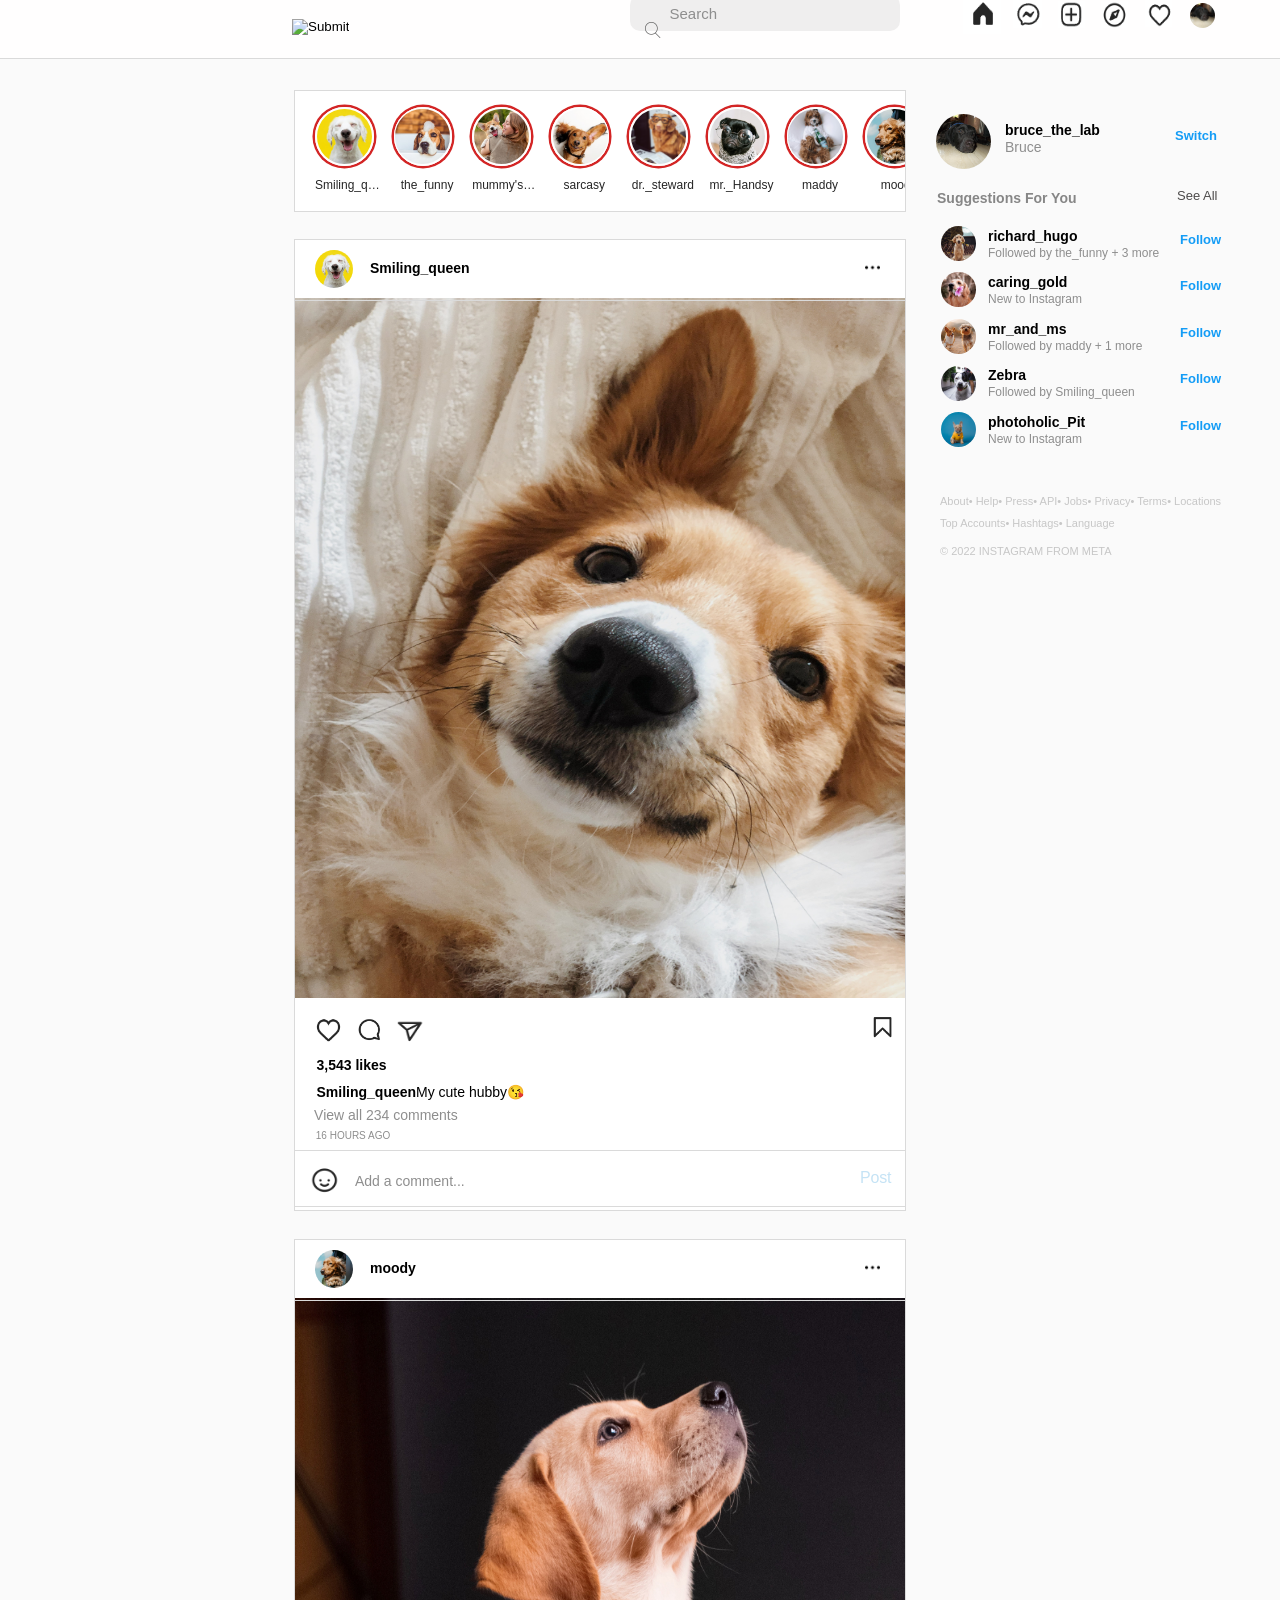
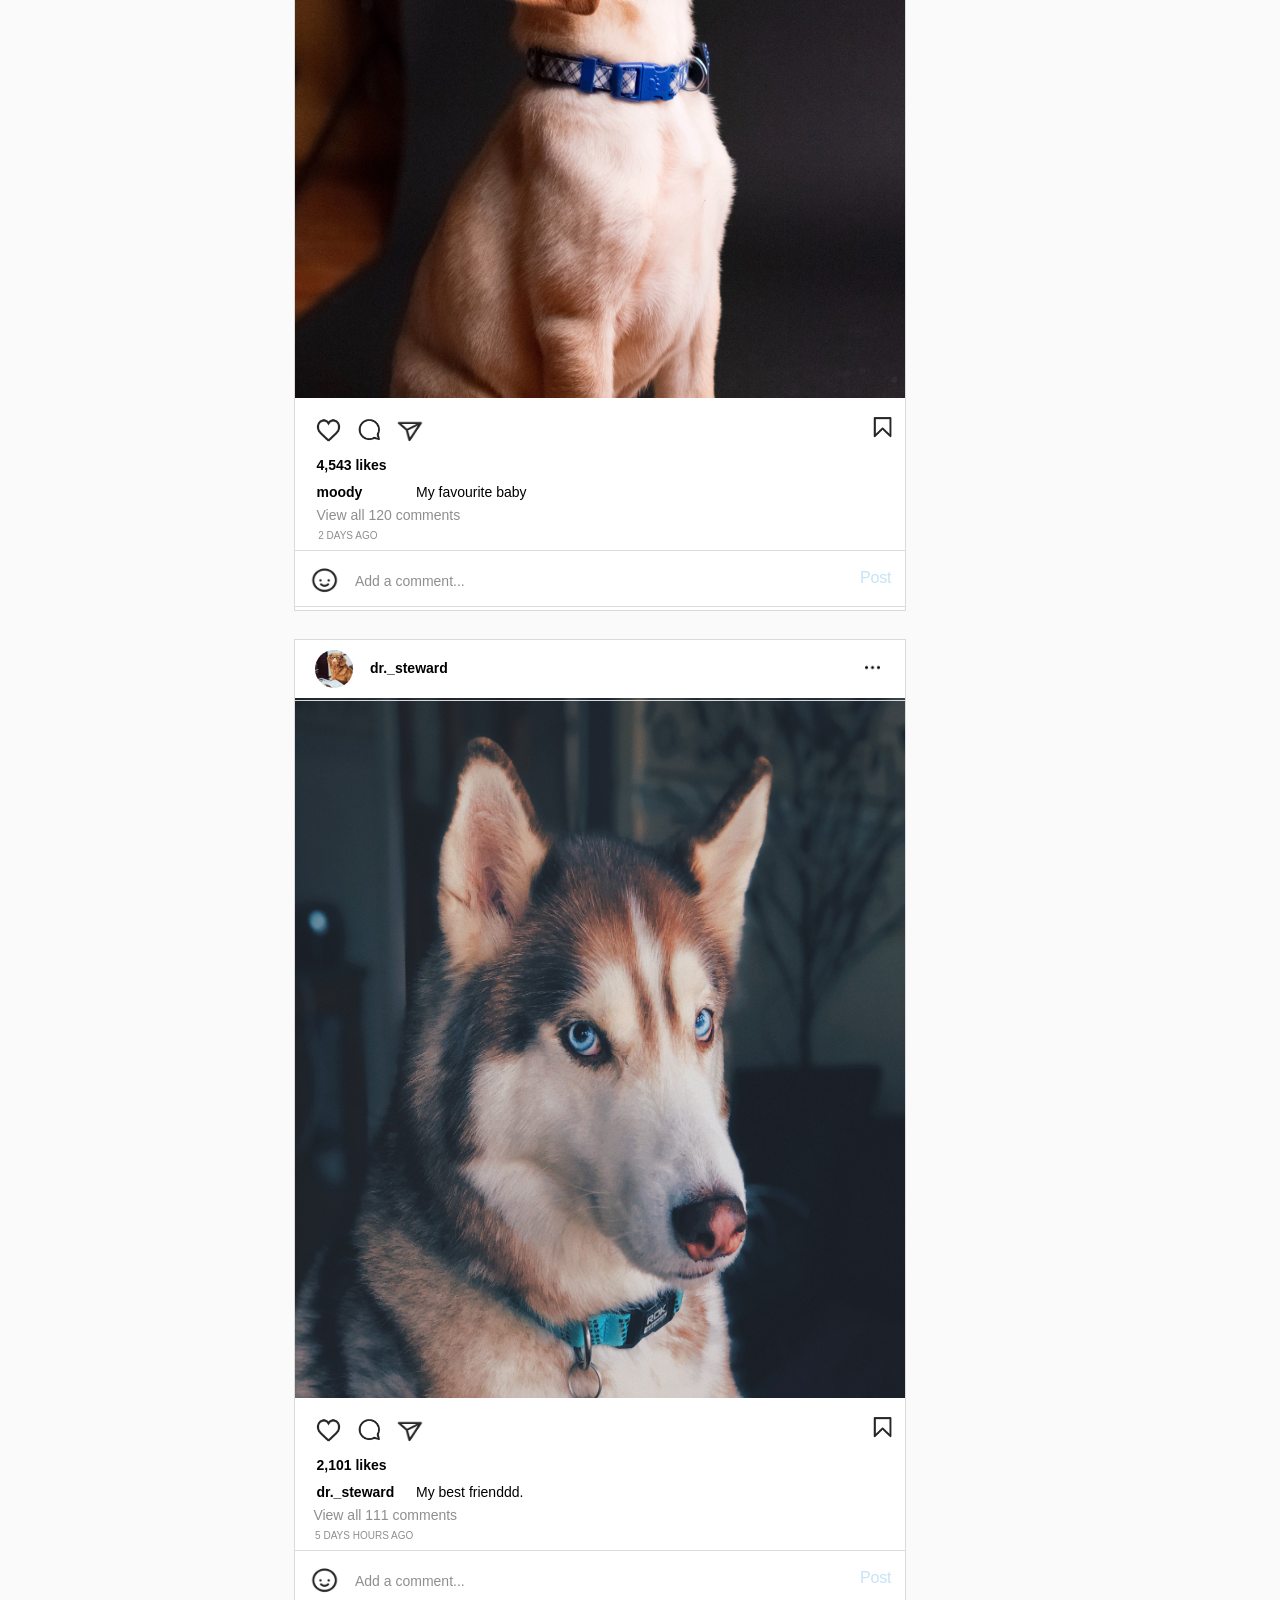
==== commit d9f2cec3: "first commit" ====
--- a/index.html
+++ b/index.html
@@ -52,7 +52,7 @@
         </li>
         <li>
             <div class="storyicons">
-           <input class="storyimages"type="image" src=".mummy's dudu.jpg"> 
+           <input class="storyimages"type="image" src="./mummy's dudu.jpg"> 
         </div>
         <span class="usertext">mummy's_dudu</span>
         </li>
